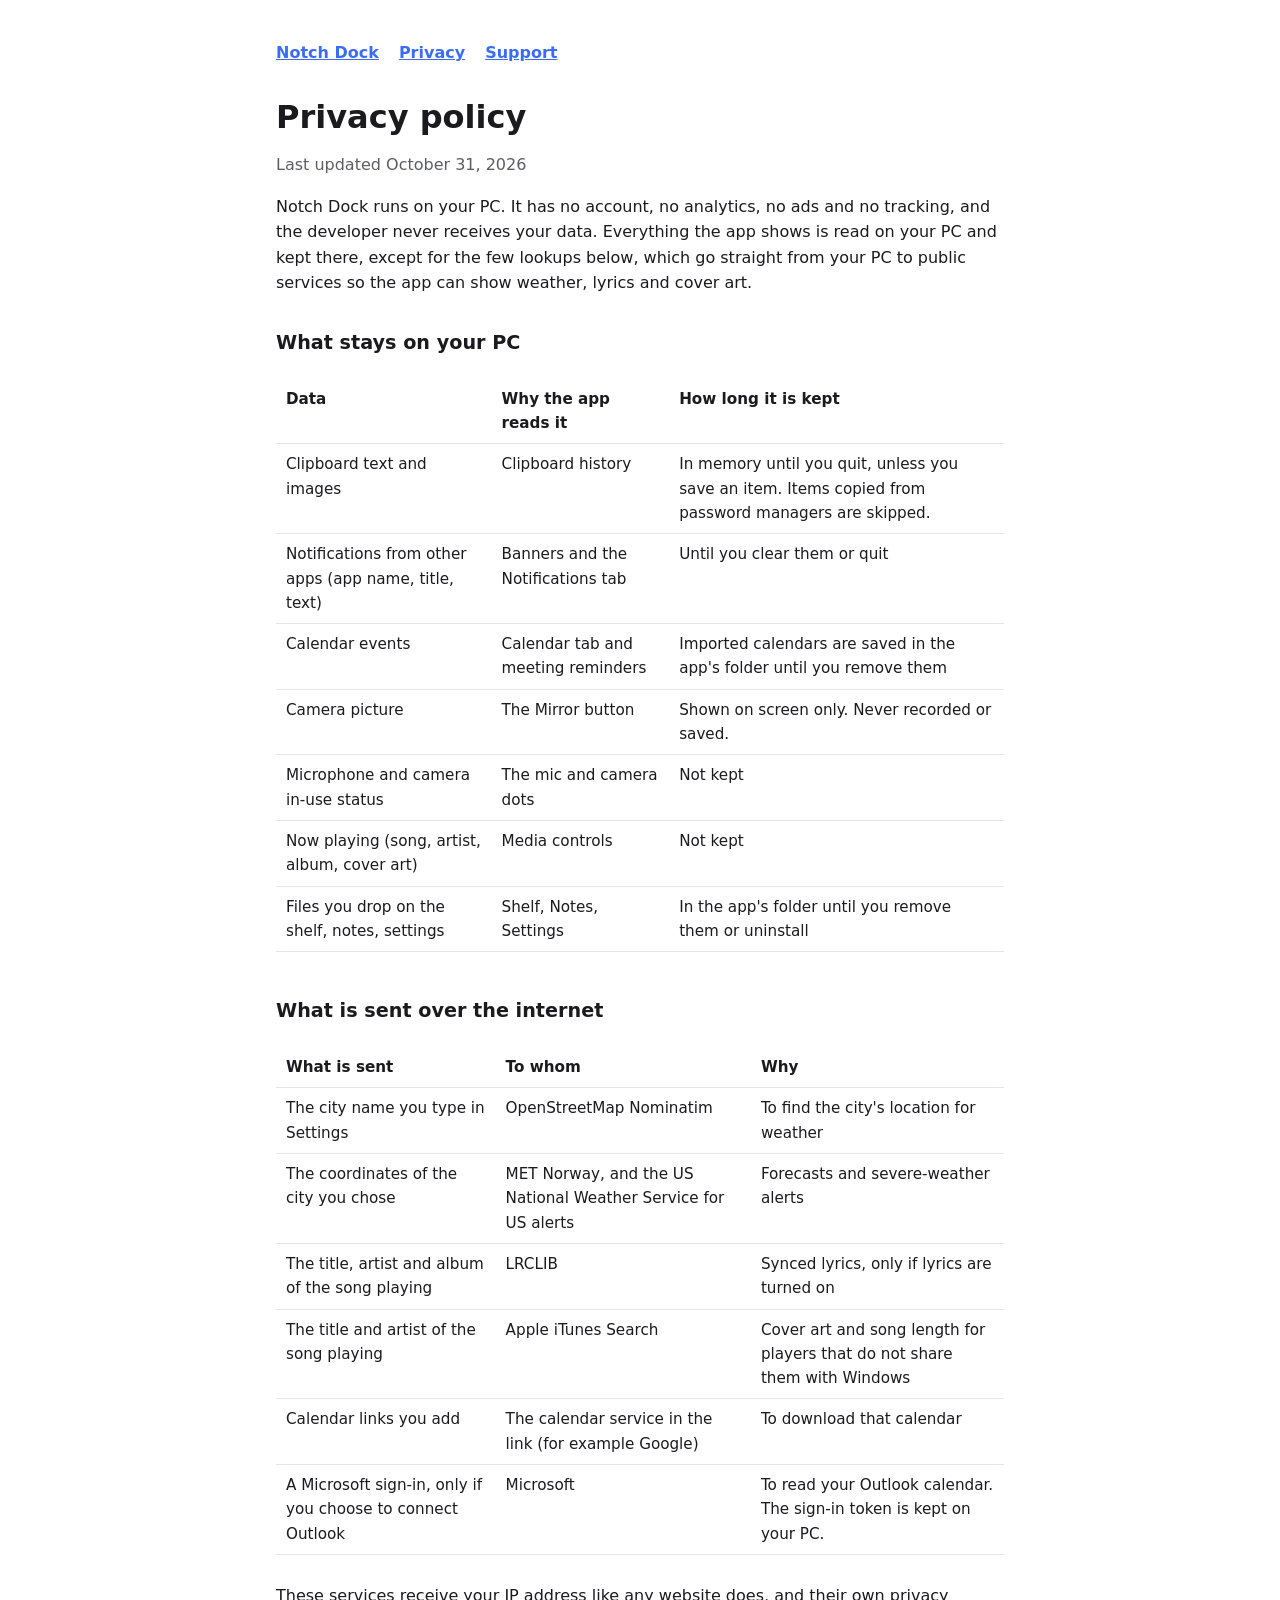
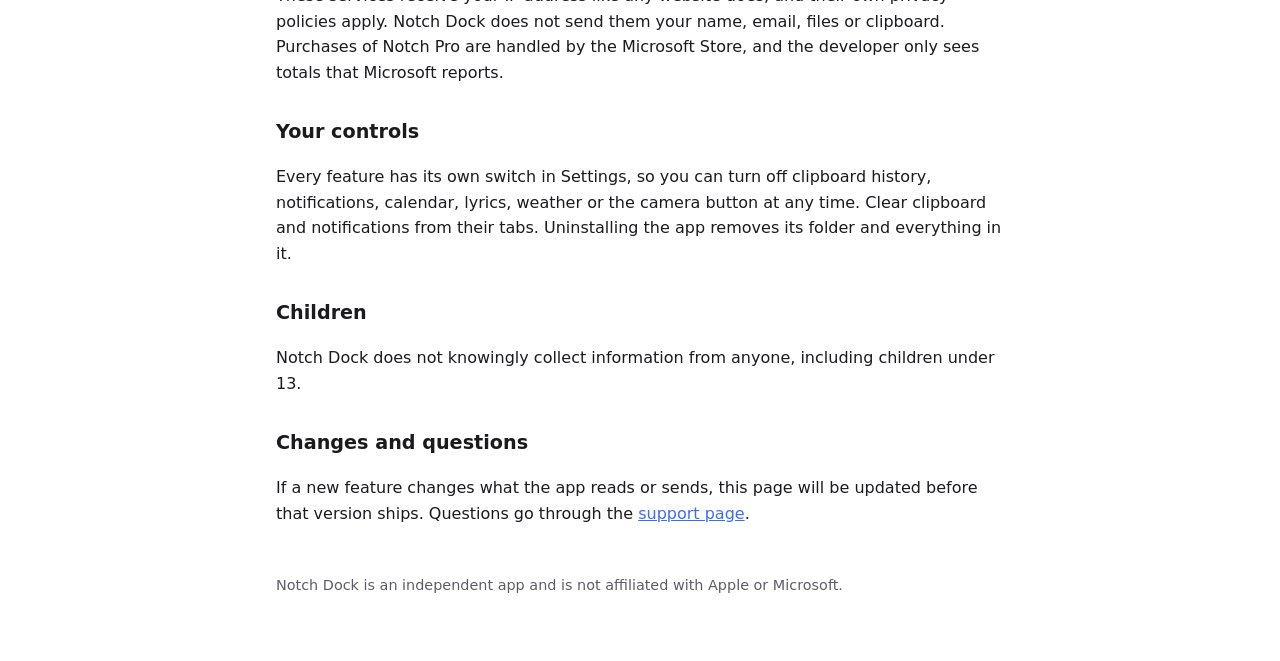
==== privacy.html @ 41bcaa3d "Add Notch Dock home, privacy policy and support pages Co-Authored-By: Claude Opus 5.5 <noreply@anthr" ====
<!doctype html>
<html lang="en">
<head>
<meta charset="utf-8">
<meta name="viewport" content="width=device-width, initial-scale=1">
<title>Notch Dock Privacy</title>
<link rel="stylesheet" href="style.css">
</head>
<body>
<main>
<nav><a href="./">Notch Dock</a><a href="privacy.html">Privacy</a><a href="support.html">Support</a></nav>
<h1>Privacy policy</h1>
<p class="muted">Last updated October 31, 2026</p>
<p>Notch Dock runs on your PC. It has no account, no analytics, no ads and no tracking, and the developer never receives your data. Everything the app shows is read on your PC and kept there, except for the few lookups below, which go straight from your PC to public services so the app can show weather, lyrics and cover art.</p>

<h2>What stays on your PC</h2>
<div class="wrap"><table>
<tr><th>Data</th><th>Why the app reads it</th><th>How long it is kept</th></tr>
<tr><td>Clipboard text and images</td><td>Clipboard history</td><td>In memory until you quit, unless you save an item. Items copied from password managers are skipped.</td></tr>
<tr><td>Notifications from other apps (app name, title, text)</td><td>Banners and the Notifications tab</td><td>Until you clear them or quit</td></tr>
<tr><td>Calendar events</td><td>Calendar tab and meeting reminders</td><td>Imported calendars are saved in the app's folder until you remove them</td></tr>
<tr><td>Camera picture</td><td>The Mirror button</td><td>Shown on screen only. Never recorded or saved.</td></tr>
<tr><td>Microphone and camera in-use status</td><td>The mic and camera dots</td><td>Not kept</td></tr>
<tr><td>Now playing (song, artist, album, cover art)</td><td>Media controls</td><td>Not kept</td></tr>
<tr><td>Files you drop on the shelf, notes, settings</td><td>Shelf, Notes, Settings</td><td>In the app's folder until you remove them or uninstall</td></tr>
</table></div>

<h2>What is sent over the internet</h2>
<div class="wrap"><table>
<tr><th>What is sent</th><th>To whom</th><th>Why</th></tr>
<tr><td>The city name you type in Settings</td><td>OpenStreetMap Nominatim</td><td>To find the city's location for weather</td></tr>
<tr><td>The coordinates of the city you chose</td><td>MET Norway, and the US National Weather Service for US alerts</td><td>Forecasts and severe-weather alerts</td></tr>
<tr><td>The title, artist and album of the song playing</td><td>LRCLIB</td><td>Synced lyrics, only if lyrics are turned on</td></tr>
<tr><td>The title and artist of the song playing</td><td>Apple iTunes Search</td><td>Cover art and song length for players that do not share them with Windows</td></tr>
<tr><td>Calendar links you add</td><td>The calendar service in the link (for example Google)</td><td>To download that calendar</td></tr>
<tr><td>A Microsoft sign-in, only if you choose to connect Outlook</td><td>Microsoft</td><td>To read your Outlook calendar. The sign-in token is kept on your PC.</td></tr>
</table></div>
<p>These services receive your IP address like any website does, and their own privacy policies apply. Notch Dock does not send them your name, email, files or clipboard. Purchases of Notch Pro are handled by the Microsoft Store, and the developer only sees totals that Microsoft reports.</p>

<h2>Your controls</h2>
<p>Every feature has its own switch in Settings, so you can turn off clipboard history, notifications, calendar, lyrics, weather or the camera button at any time. Clear clipboard and notifications from their tabs. Uninstalling the app removes its folder and everything in it.</p>

<h2>Children</h2>
<p>Notch Dock does not knowingly collect information from anyone, including children under 13.</p>

<h2>Changes and questions</h2>
<p>If a new feature changes what the app reads or sends, this page will be updated before that version ships. Questions go through the <a href="support.html">support page</a>.</p>
<footer>Notch Dock is an independent app and is not affiliated with Apple or Microsoft.</footer>
</main>
</body>
</html>
---- style.css ----
:root{--bg:#ffffff;--fg:#1b1b1f;--muted:#5d5d66;--line:#e4e4ea;--accent:#3b6cf6}
@media (prefers-color-scheme:dark){:root{--bg:#111114;--fg:#ececf1;--muted:#a3a3ad;--line:#2a2a31;--accent:#7c9bff}}
*{box-sizing:border-box}
body{margin:0;background:var(--bg);color:var(--fg);font:16px/1.6 "Segoe UI",system-ui,-apple-system,sans-serif}
main{max-width:760px;margin:0 auto;padding:40px 16px 64px}
nav{display:flex;gap:20px;margin-bottom:32px;font-weight:600}
a{color:var(--accent)}
h1{font-size:2rem;line-height:1.2;margin:0 0 8px}
h2{font-size:1.2rem;margin:32px 0 8px}
.muted{color:var(--muted)}
table{width:100%;border-collapse:collapse;margin:12px 0;font-size:.95rem}
th,td{text-align:left;vertical-align:top;padding:8px 10px;border-bottom:1px solid var(--line)}
th{font-weight:600}
.wrap{overflow-x:auto}
footer{margin-top:48px;color:var(--muted);font-size:.9rem}
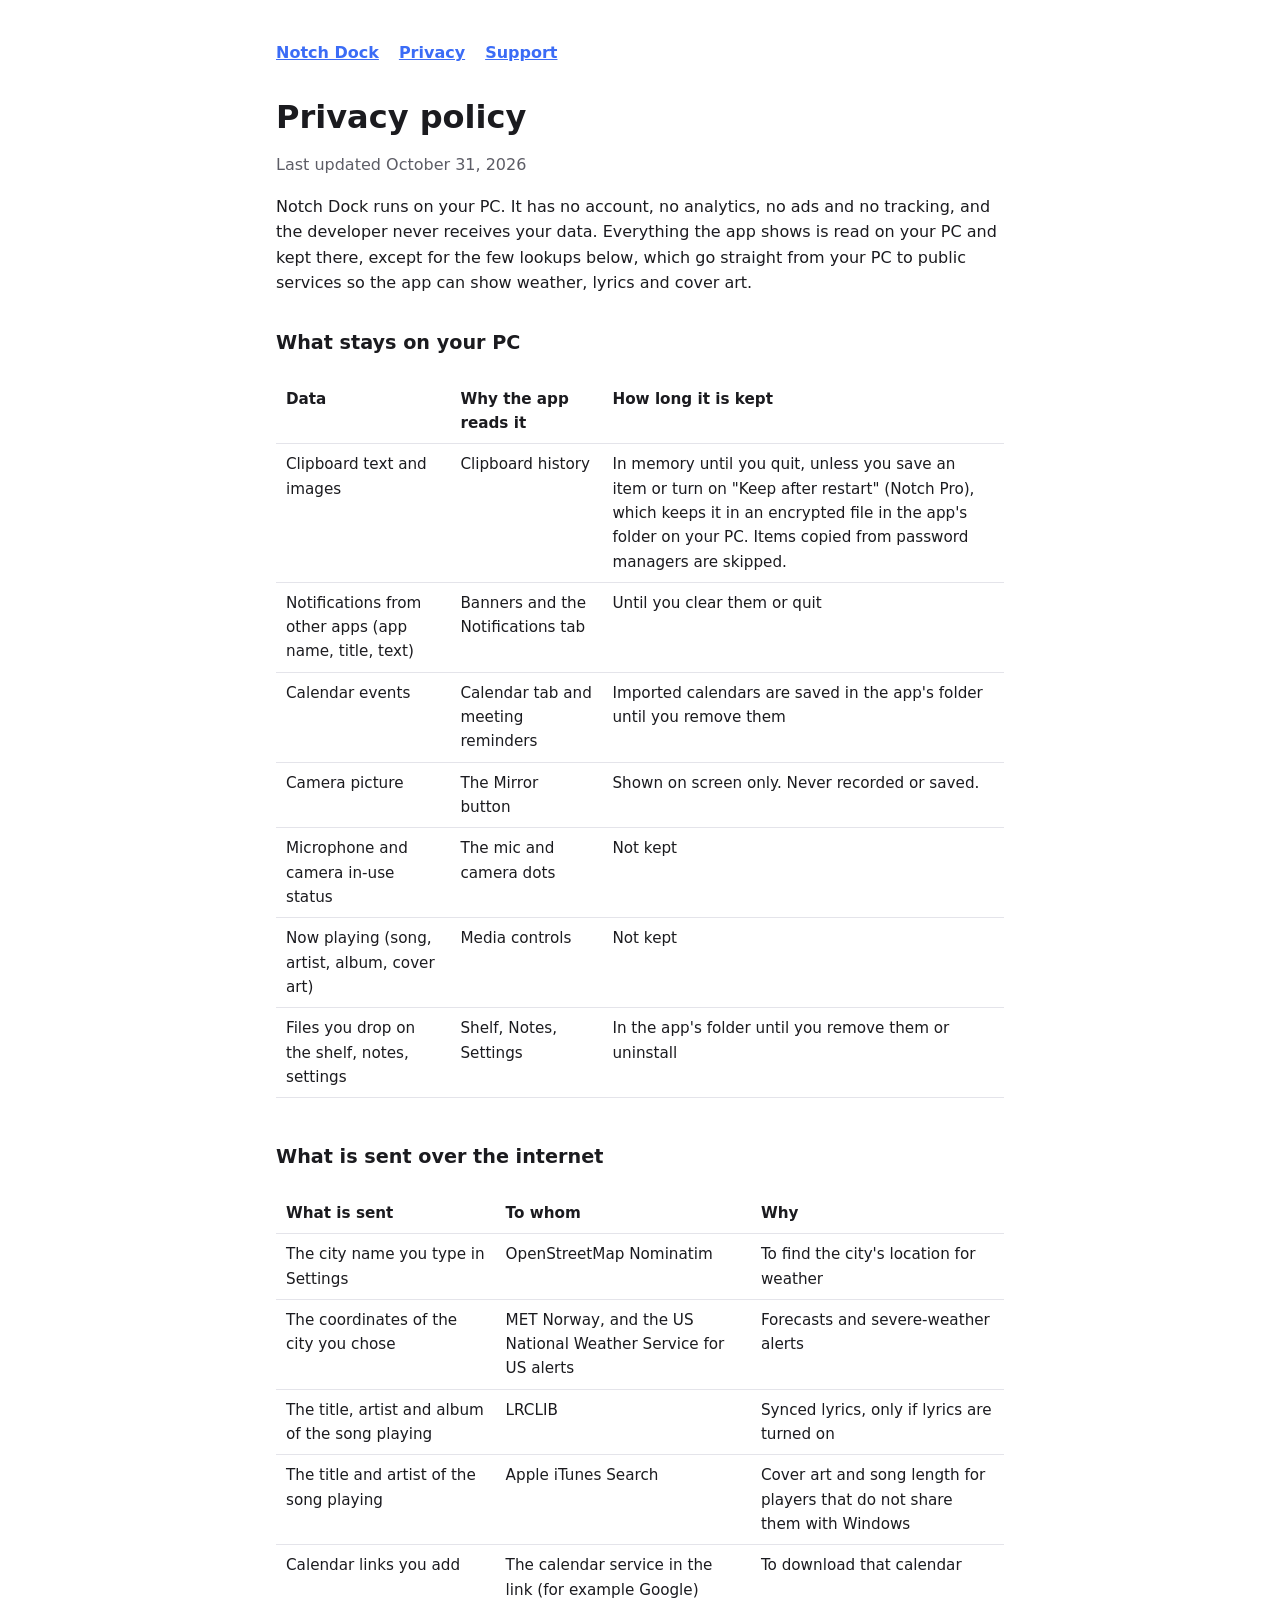
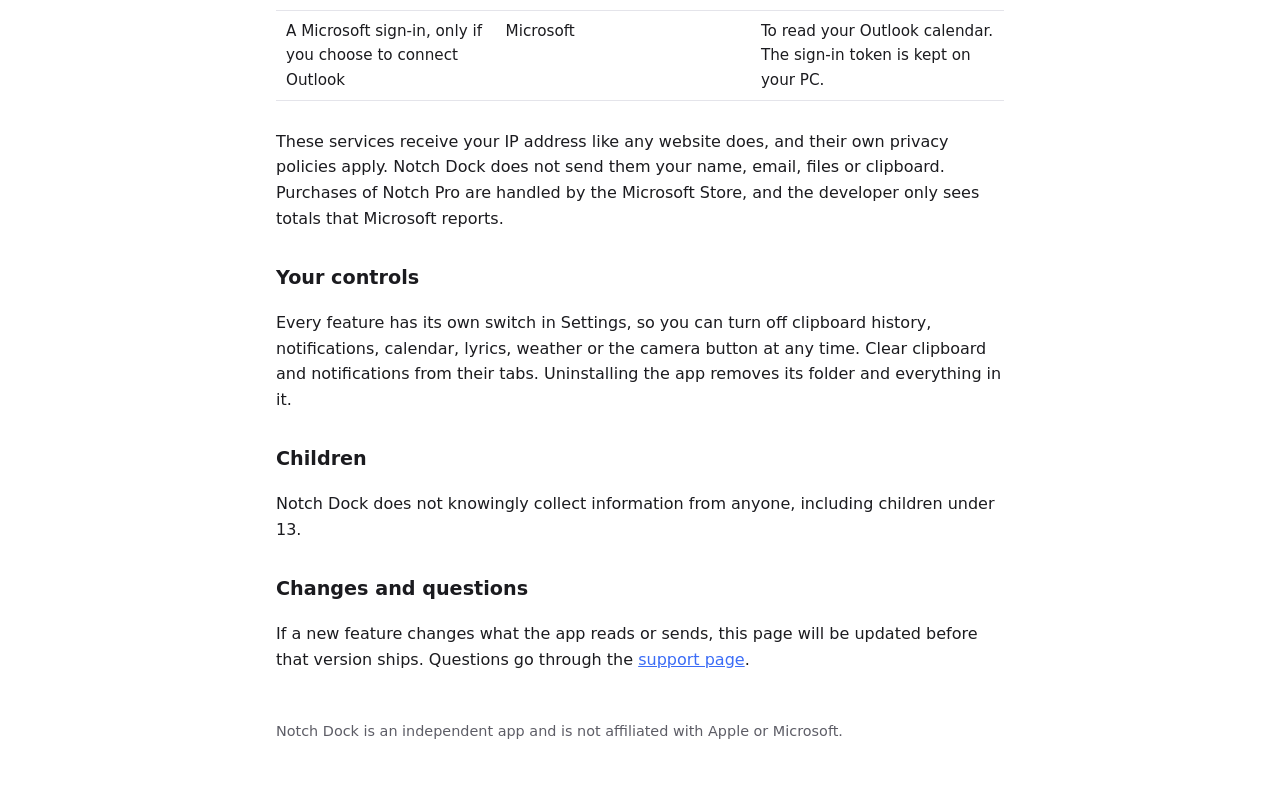
==== commit 4f766d4e: "Privacy page: say when clipboard history is kept on disk Co-Authored-By: Claude Opus 5.5 <noreply@an" ====
--- a/privacy.html
+++ b/privacy.html
@@ -16,7 +16,7 @@
 <h2>What stays on your PC</h2>
 <div class="wrap"><table>
 <tr><th>Data</th><th>Why the app reads it</th><th>How long it is kept</th></tr>
-<tr><td>Clipboard text and images</td><td>Clipboard history</td><td>In memory until you quit, unless you save an item. Items copied from password managers are skipped.</td></tr>
+<tr><td>Clipboard text and images</td><td>Clipboard history</td><td>In memory until you quit, unless you save an item or turn on "Keep after restart" (Notch Pro), which keeps it in an encrypted file in the app's folder on your PC. Items copied from password managers are skipped.</td></tr>
 <tr><td>Notifications from other apps (app name, title, text)</td><td>Banners and the Notifications tab</td><td>Until you clear them or quit</td></tr>
 <tr><td>Calendar events</td><td>Calendar tab and meeting reminders</td><td>Imported calendars are saved in the app's folder until you remove them</td></tr>
 <tr><td>Camera picture</td><td>The Mirror button</td><td>Shown on screen only. Never recorded or saved.</td></tr>
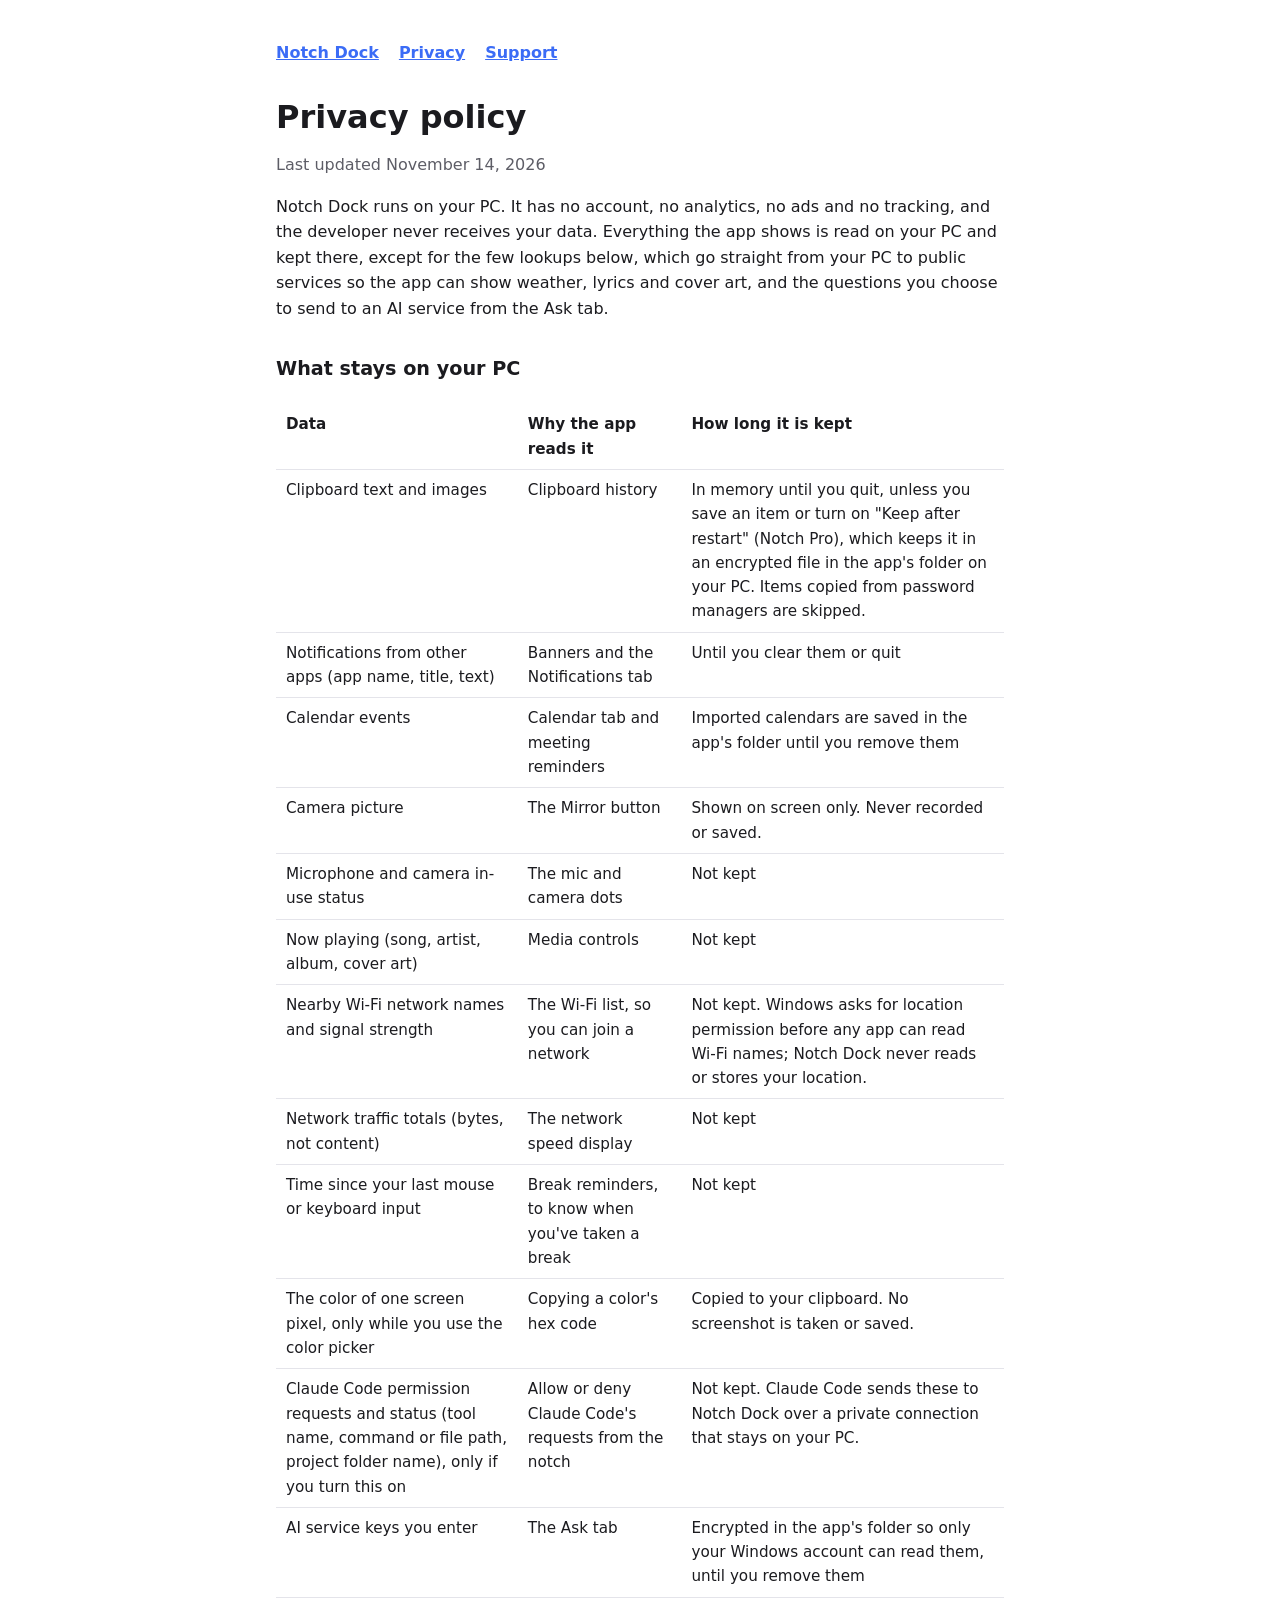
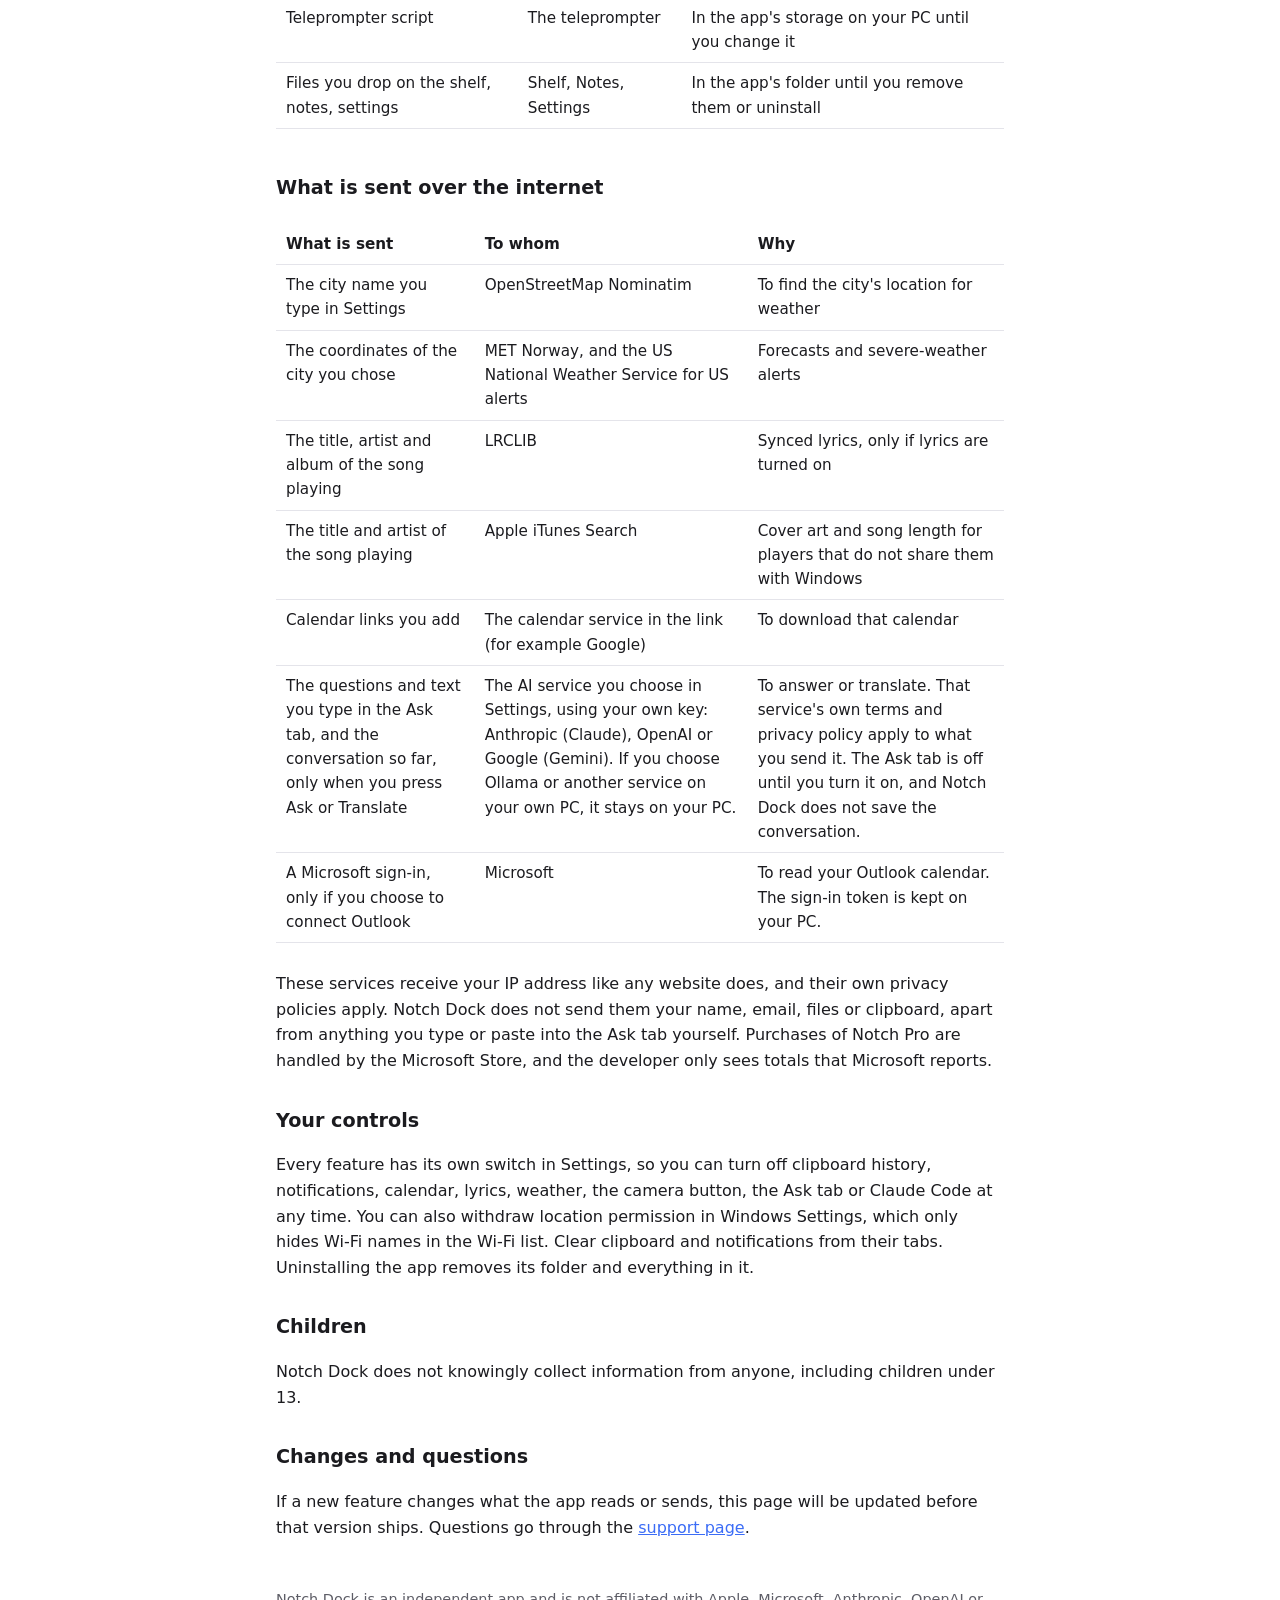
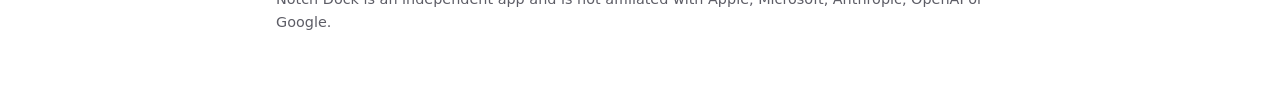
==== commit 59a18101: "Privacy: Wi-Fi list and location permission, Ask tab AI services, Claude Code, network speed, break " ====
--- a/privacy.html
+++ b/privacy.html
@@ -10,8 +10,8 @@
 <main>
 <nav><a href="./">Notch Dock</a><a href="privacy.html">Privacy</a><a href="support.html">Support</a></nav>
 <h1>Privacy policy</h1>
-<p class="muted">Last updated October 31, 2026</p>
-<p>Notch Dock runs on your PC. It has no account, no analytics, no ads and no tracking, and the developer never receives your data. Everything the app shows is read on your PC and kept there, except for the few lookups below, which go straight from your PC to public services so the app can show weather, lyrics and cover art.</p>
+<p class="muted">Last updated November 14, 2026</p>
+<p>Notch Dock runs on your PC. It has no account, no analytics, no ads and no tracking, and the developer never receives your data. Everything the app shows is read on your PC and kept there, except for the few lookups below, which go straight from your PC to public services so the app can show weather, lyrics and cover art, and the questions you choose to send to an AI service from the Ask tab.</p>
 
 <h2>What stays on your PC</h2>
 <div class="wrap"><table>
@@ -22,6 +22,13 @@
 <tr><td>Camera picture</td><td>The Mirror button</td><td>Shown on screen only. Never recorded or saved.</td></tr>
 <tr><td>Microphone and camera in-use status</td><td>The mic and camera dots</td><td>Not kept</td></tr>
 <tr><td>Now playing (song, artist, album, cover art)</td><td>Media controls</td><td>Not kept</td></tr>
+<tr><td>Nearby Wi-Fi network names and signal strength</td><td>The Wi-Fi list, so you can join a network</td><td>Not kept. Windows asks for location permission before any app can read Wi-Fi names; Notch Dock never reads or stores your location.</td></tr>
+<tr><td>Network traffic totals (bytes, not content)</td><td>The network speed display</td><td>Not kept</td></tr>
+<tr><td>Time since your last mouse or keyboard input</td><td>Break reminders, to know when you've taken a break</td><td>Not kept</td></tr>
+<tr><td>The color of one screen pixel, only while you use the color picker</td><td>Copying a color's hex code</td><td>Copied to your clipboard. No screenshot is taken or saved.</td></tr>
+<tr><td>Claude Code permission requests and status (tool name, command or file path, project folder name), only if you turn this on</td><td>Allow or deny Claude Code's requests from the notch</td><td>Not kept. Claude Code sends these to Notch Dock over a private connection that stays on your PC.</td></tr>
+<tr><td>AI service keys you enter</td><td>The Ask tab</td><td>Encrypted in the app's folder so only your Windows account can read them, until you remove them</td></tr>
+<tr><td>Teleprompter script</td><td>The teleprompter</td><td>In the app's storage on your PC until you change it</td></tr>
 <tr><td>Files you drop on the shelf, notes, settings</td><td>Shelf, Notes, Settings</td><td>In the app's folder until you remove them or uninstall</td></tr>
 </table></div>
 
@@ -33,19 +40,20 @@
 <tr><td>The title, artist and album of the song playing</td><td>LRCLIB</td><td>Synced lyrics, only if lyrics are turned on</td></tr>
 <tr><td>The title and artist of the song playing</td><td>Apple iTunes Search</td><td>Cover art and song length for players that do not share them with Windows</td></tr>
 <tr><td>Calendar links you add</td><td>The calendar service in the link (for example Google)</td><td>To download that calendar</td></tr>
+<tr><td>The questions and text you type in the Ask tab, and the conversation so far, only when you press Ask or Translate</td><td>The AI service you choose in Settings, using your own key: Anthropic (Claude), OpenAI or Google (Gemini). If you choose Ollama or another service on your own PC, it stays on your PC.</td><td>To answer or translate. That service's own terms and privacy policy apply to what you send it. The Ask tab is off until you turn it on, and Notch Dock does not save the conversation.</td></tr>
 <tr><td>A Microsoft sign-in, only if you choose to connect Outlook</td><td>Microsoft</td><td>To read your Outlook calendar. The sign-in token is kept on your PC.</td></tr>
 </table></div>
-<p>These services receive your IP address like any website does, and their own privacy policies apply. Notch Dock does not send them your name, email, files or clipboard. Purchases of Notch Pro are handled by the Microsoft Store, and the developer only sees totals that Microsoft reports.</p>
+<p>These services receive your IP address like any website does, and their own privacy policies apply. Notch Dock does not send them your name, email, files or clipboard, apart from anything you type or paste into the Ask tab yourself. Purchases of Notch Pro are handled by the Microsoft Store, and the developer only sees totals that Microsoft reports.</p>
 
 <h2>Your controls</h2>
-<p>Every feature has its own switch in Settings, so you can turn off clipboard history, notifications, calendar, lyrics, weather or the camera button at any time. Clear clipboard and notifications from their tabs. Uninstalling the app removes its folder and everything in it.</p>
+<p>Every feature has its own switch in Settings, so you can turn off clipboard history, notifications, calendar, lyrics, weather, the camera button, the Ask tab or Claude Code at any time. You can also withdraw location permission in Windows Settings, which only hides Wi-Fi names in the Wi-Fi list. Clear clipboard and notifications from their tabs. Uninstalling the app removes its folder and everything in it.</p>
 
 <h2>Children</h2>
 <p>Notch Dock does not knowingly collect information from anyone, including children under 13.</p>
 
 <h2>Changes and questions</h2>
 <p>If a new feature changes what the app reads or sends, this page will be updated before that version ships. Questions go through the <a href="support.html">support page</a>.</p>
-<footer>Notch Dock is an independent app and is not affiliated with Apple or Microsoft.</footer>
+<footer>Notch Dock is an independent app and is not affiliated with Apple, Microsoft, Anthropic, OpenAI or Google.</footer>
 </main>
 </body>
 </html>
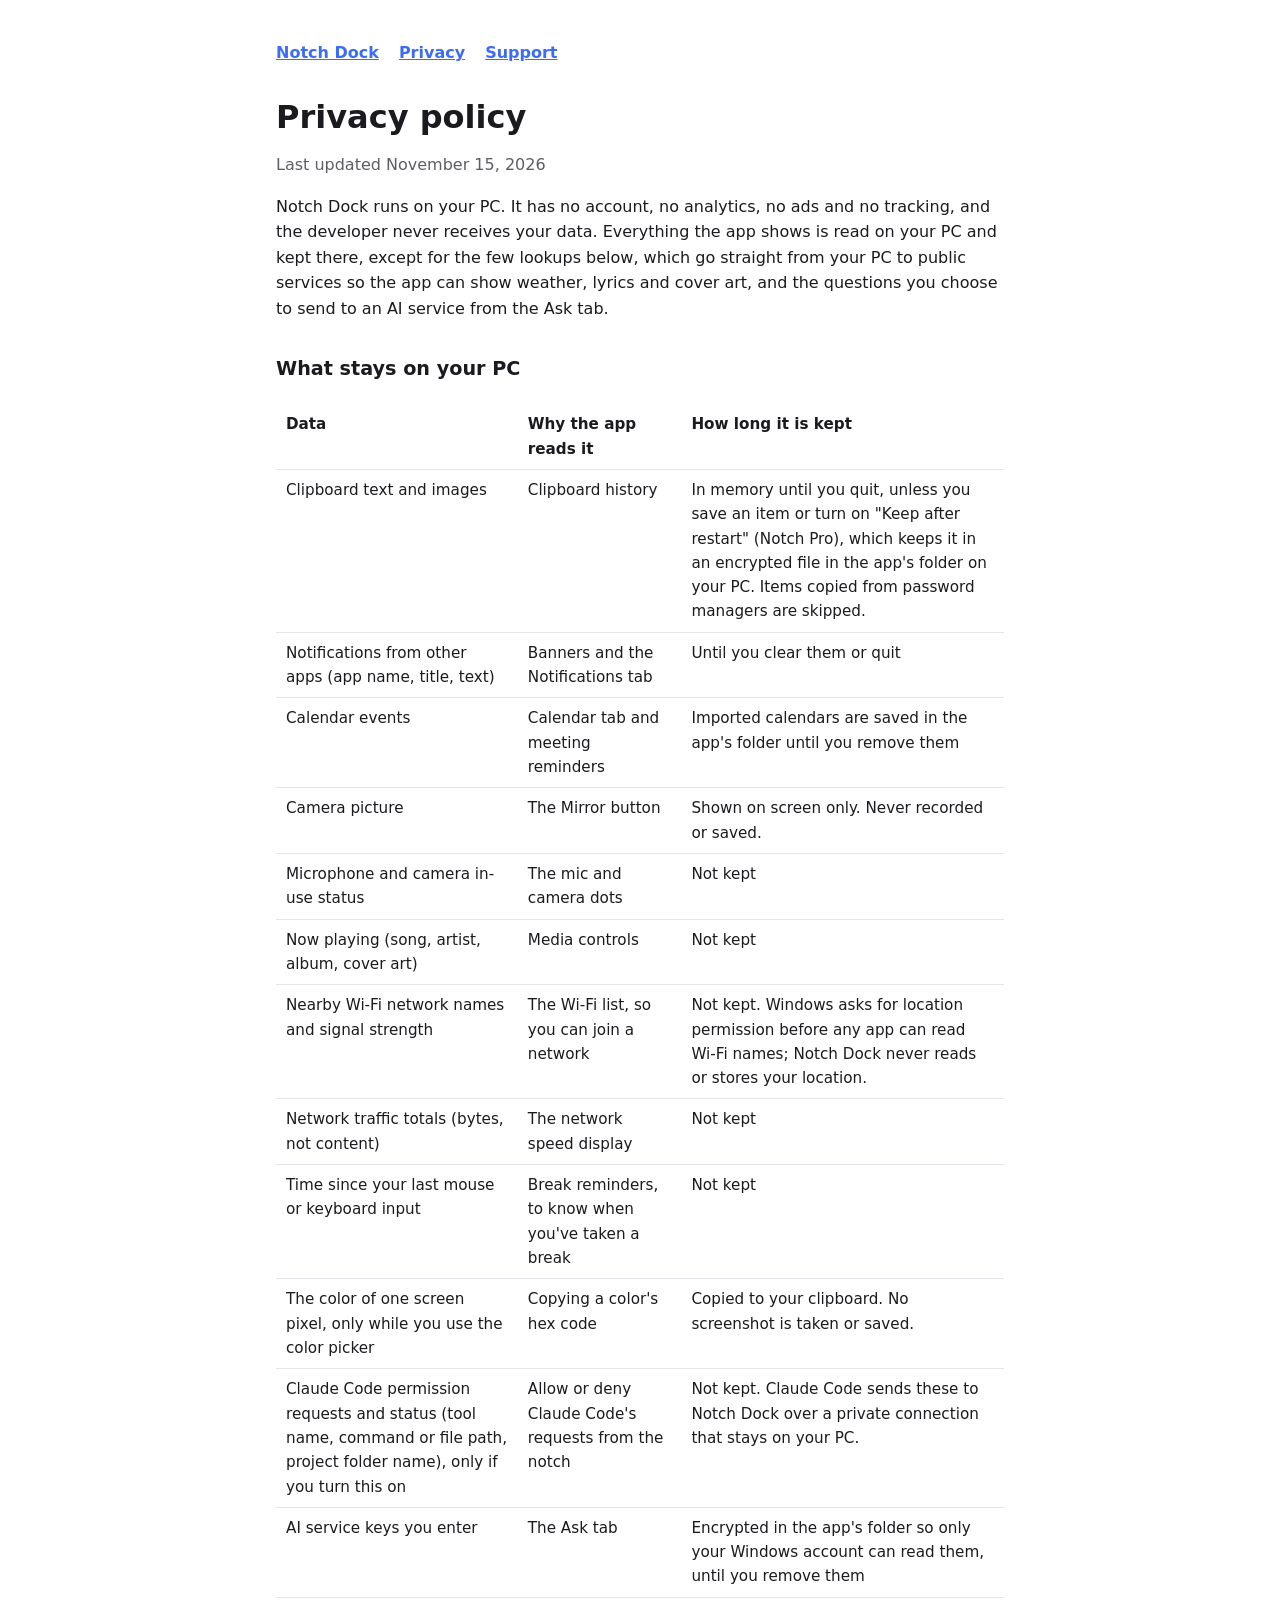
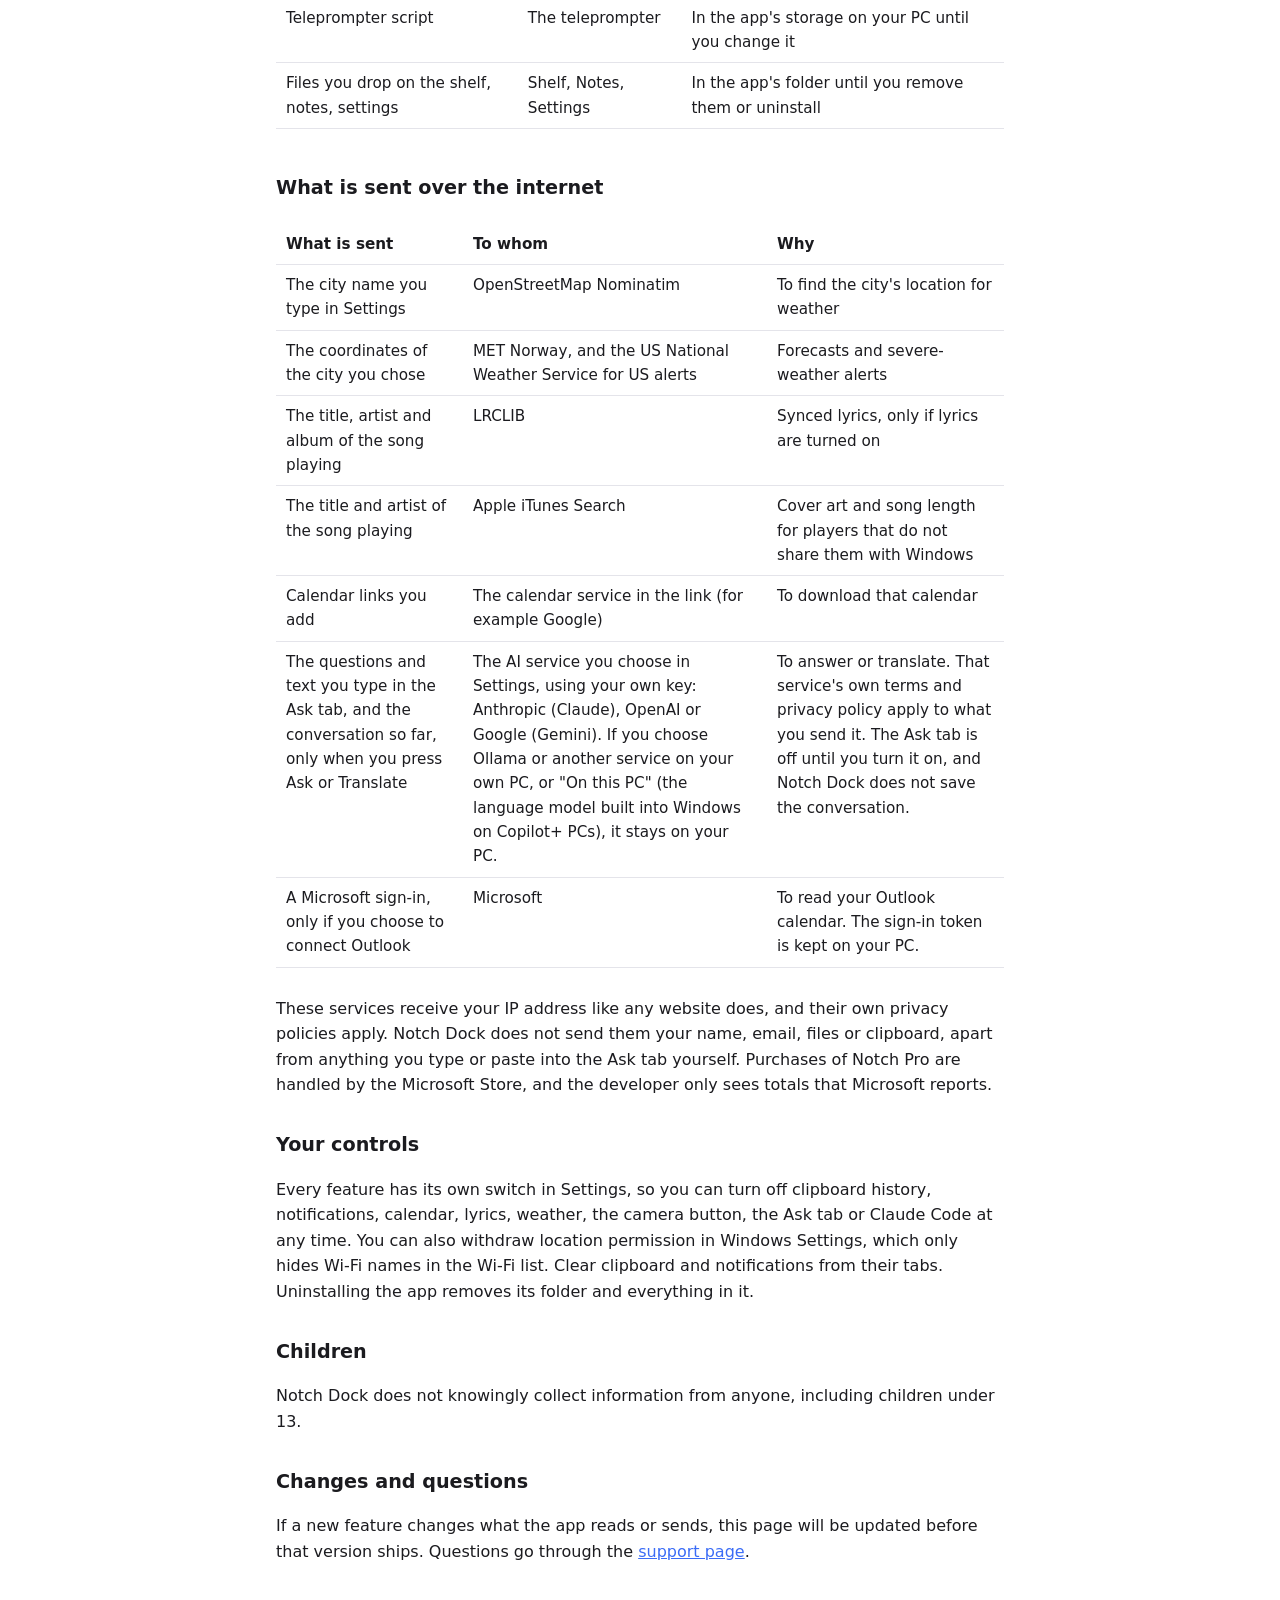
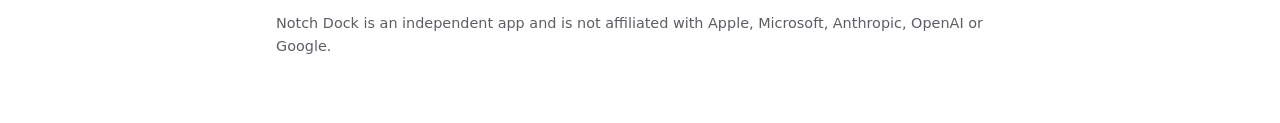
==== commit 0912a8c9: "Privacy: the Ask tab's on-device option stays on the PC Co-Authored-By: Claude Opus 5.5 <noreply@ant" ====
--- a/privacy.html
+++ b/privacy.html
@@ -10,7 +10,7 @@
 <main>
 <nav><a href="./">Notch Dock</a><a href="privacy.html">Privacy</a><a href="support.html">Support</a></nav>
 <h1>Privacy policy</h1>
-<p class="muted">Last updated November 14, 2026</p>
+<p class="muted">Last updated November 15, 2026</p>
 <p>Notch Dock runs on your PC. It has no account, no analytics, no ads and no tracking, and the developer never receives your data. Everything the app shows is read on your PC and kept there, except for the few lookups below, which go straight from your PC to public services so the app can show weather, lyrics and cover art, and the questions you choose to send to an AI service from the Ask tab.</p>
 
 <h2>What stays on your PC</h2>
@@ -40,7 +40,7 @@
 <tr><td>The title, artist and album of the song playing</td><td>LRCLIB</td><td>Synced lyrics, only if lyrics are turned on</td></tr>
 <tr><td>The title and artist of the song playing</td><td>Apple iTunes Search</td><td>Cover art and song length for players that do not share them with Windows</td></tr>
 <tr><td>Calendar links you add</td><td>The calendar service in the link (for example Google)</td><td>To download that calendar</td></tr>
-<tr><td>The questions and text you type in the Ask tab, and the conversation so far, only when you press Ask or Translate</td><td>The AI service you choose in Settings, using your own key: Anthropic (Claude), OpenAI or Google (Gemini). If you choose Ollama or another service on your own PC, it stays on your PC.</td><td>To answer or translate. That service's own terms and privacy policy apply to what you send it. The Ask tab is off until you turn it on, and Notch Dock does not save the conversation.</td></tr>
+<tr><td>The questions and text you type in the Ask tab, and the conversation so far, only when you press Ask or Translate</td><td>The AI service you choose in Settings, using your own key: Anthropic (Claude), OpenAI or Google (Gemini). If you choose Ollama or another service on your own PC, or "On this PC" (the language model built into Windows on Copilot+ PCs), it stays on your PC.</td><td>To answer or translate. That service's own terms and privacy policy apply to what you send it. The Ask tab is off until you turn it on, and Notch Dock does not save the conversation.</td></tr>
 <tr><td>A Microsoft sign-in, only if you choose to connect Outlook</td><td>Microsoft</td><td>To read your Outlook calendar. The sign-in token is kept on your PC.</td></tr>
 </table></div>
 <p>These services receive your IP address like any website does, and their own privacy policies apply. Notch Dock does not send them your name, email, files or clipboard, apart from anything you type or paste into the Ask tab yourself. Purchases of Notch Pro are handled by the Microsoft Store, and the developer only sees totals that Microsoft reports.</p>
